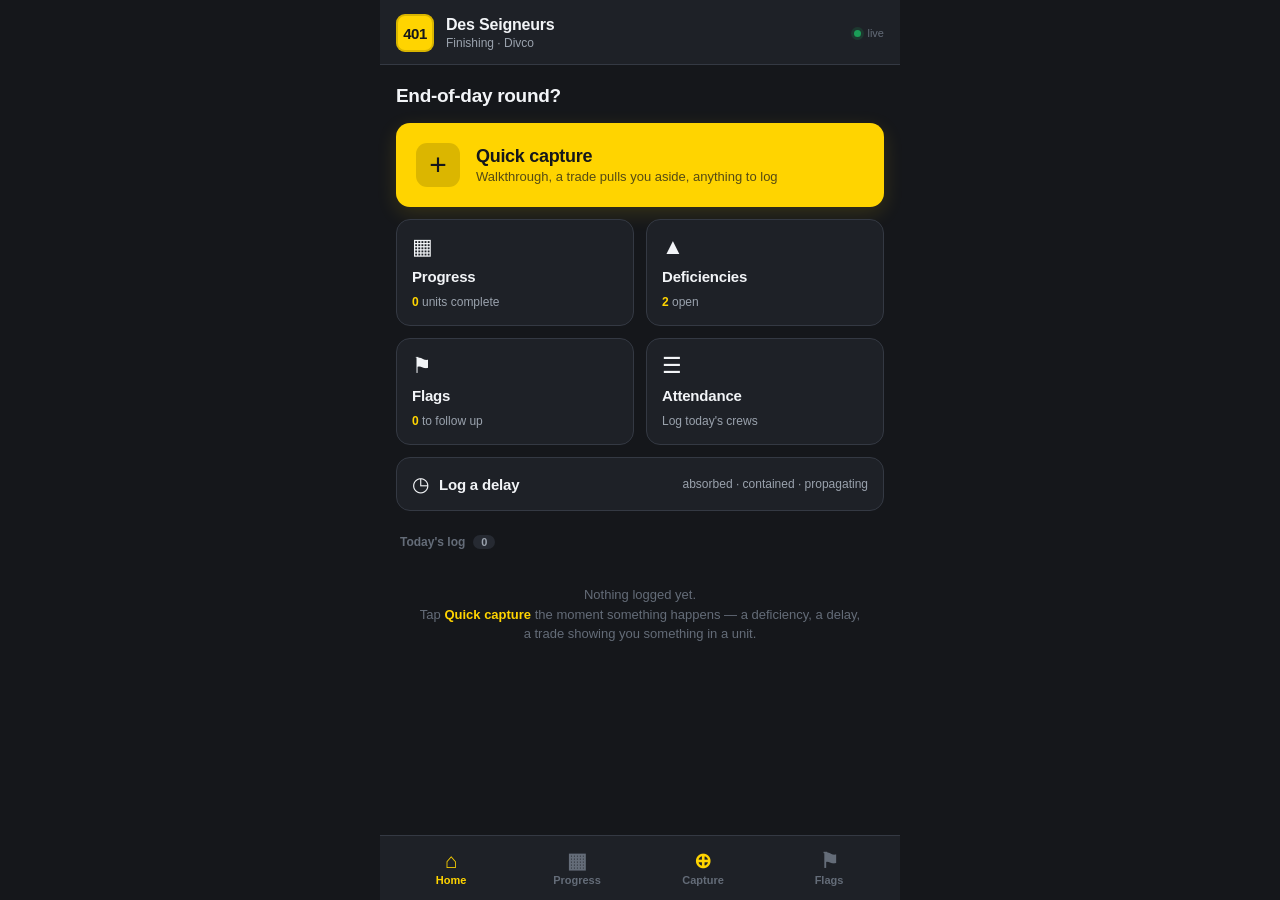
==== index.html @ 54cda7be "Split prototype into index.html, style.css, app.js Same behavior as the original single-file prototy" ====
<!DOCTYPE html>
<html lang="en">
<head>
<meta charset="UTF-8">
<meta name="viewport" content="width=device-width, initial-scale=1.0, maximum-scale=1.0, user-scalable=no">
<title>401 Des Seigneurs</title>
<link rel="stylesheet" href="style.css">
</head>
<body>
<div id="app">

  <div class="topbar">
    <button class="backbtn" id="backbtn" onclick="goBack()">‹</button>
    <div class="brandmark">401</div>
    <div class="brandtext">
      <h1>Des Seigneurs</h1>
      <p id="topsub">Finishing · Divco</p>
    </div>
    <div class="live">live</div>
  </div>

  <!-- ============ HOME ============ -->
  <section class="view active" id="view-home">
    <div class="home-scroll">
      <div class="prompt" id="greeting">What's happening on site?</div>

      <button class="capture-btn" onclick="openCapture()">
        <span class="plus">+</span>
        <span>
          <span class="lbl">Quick capture</span>
          <span class="sub">Walkthrough, a trade pulls you aside, anything to log</span>
        </span>
      </button>

      <div class="tiles">
        <button class="tile" onclick="go('progress')">
          <span class="ico">▦</span>
          <span class="tl">Progress</span>
          <span class="meta"><b id="tile-done">—</b> units complete</span>
        </button>
        <button class="tile" onclick="openCapture('deficiency')">
          <span class="ico">▲</span>
          <span class="tl">Deficiencies</span>
          <span class="meta"><b id="tile-defic">—</b> open</span>
        </button>
        <button class="tile" onclick="go('flags')">
          <span class="ico">⚑</span>
          <span class="tl">Flags</span>
          <span class="meta"><b id="tile-flags">—</b> to follow up</span>
        </button>
        <button class="tile" onclick="openCapture('attendance')">
          <span class="ico">☰</span>
          <span class="tl">Attendance</span>
          <span class="meta">Log today's crews</span>
        </button>
        <button class="tile wide" onclick="openCapture('delay')">
          <span class="ico">◷</span>
          <span class="tl">Log a delay</span>
          <span class="meta">absorbed · contained · propagating</span>
        </button>
      </div>

      <div class="section-label">
        Today's log <span class="count" id="feed-count">0</span>
      </div>
    </div>
    <div class="feed" id="feed">
      <div class="empty-feed" id="feed-empty">
        Nothing logged yet.<br>Tap <b style="color:var(--hivis)">Quick capture</b> the moment something happens — a deficiency, a delay, a trade showing you something in a unit.
      </div>
    </div>
  </section>

  <!-- ============ PROGRESS ============ -->
  <section class="view" id="view-progress">
    <div class="grid-head">
      <div class="floor-row" id="floor-row"></div>
      <div class="legend">
        <span><i style="background:var(--done)"></i>Complete</span>
        <span><i style="background:var(--prog)"></i>In progress</span>
        <span><i style="background:var(--none);opacity:.5"></i>Not started</span>
        <span><i style="background:var(--defic)"></i>Deficiency</span>
      </div>
    </div>
    <div class="grid-scroll" id="grid-scroll"></div>
  </section>

  <!-- ============ FLAGS ============ -->
  <section class="view" id="view-flags">
    <div class="home-scroll">
      <div class="prompt">Flagged <span>· follow-ups & next meeting</span></div>
    </div>
    <div class="feed" id="flag-feed">
      <div class="empty-feed" id="flag-empty">
        Nothing flagged yet.<br>Flag anything — a deficiency, a delay, a question — and choose <b style="color:var(--hivis)">next meeting</b> or <b style="color:var(--hivis)">follow up</b>. It collects here.
      </div>
    </div>
  </section>

</div>

<!-- ============ NAV ============ -->
<nav class="nav">
  <button class="on" id="nav-home" onclick="go('home')"><span class="ni">⌂</span>Home</button>
  <button id="nav-progress" onclick="go('progress')"><span class="ni">▦</span>Progress</button>
  <button onclick="openCapture()"><span class="ni" style="color:var(--hivis)">⊕</span>Capture</button>
  <button id="nav-flags" onclick="go('flags')"><span class="ni">⚑</span>Flags</button>
</nav>

<!-- ============ SHEET ============ -->
<div class="scrim" id="scrim" onclick="closeSheet()"></div>
<div class="sheet" id="sheet">
  <div class="grip"></div>
  <div class="sheet-head">
    <button class="sheet-close" onclick="closeSheet()">✕</button>
    <h2 id="sheet-title">Quick capture</h2>
    <div class="auto" id="sheet-auto"></div>
  </div>
  <div class="sheet-body" id="sheet-body"></div>
  <div class="sheet-foot">
    <button class="save-btn" id="save-btn" onclick="saveEvent()">Save</button>
  </div>
</div>

<div class="toast" id="toast"></div>

<script src="app.js"></script>
</body>
</html>
---- style.css ----
/* ---------- Design tokens ----------
   Subject: a field tool for a construction foreman. Language borrowed from
   site signage + safety marking, not SaaS. Industrial dark surfaces, hi-vis
   accent, and the four status colours Noah already uses on his sheet. */
:root{
  --bg:#15171b;          /* deep charcoal, like a slate */
  --surface:#1e2127;
  --surface-2:#262a32;
  --line:#343943;
  --ink:#f2f4f7;
  --ink-dim:#9aa2ad;
  --ink-faint:#646c78;
  --hivis:#ffd400;       /* hi-vis marking yellow (accent) */
  --hivis-ink:#15171b;

  /* status — matched to the legend on the master checklist */
  --done:#1a9e57;        --done-cell:#12261c;
  --prog:#f2c015;        --prog-cell:#2c2712;
  --none:#c0392b;        --none-cell:#2a1614;
  --defic:#e8791f;       --defic-cell:#2a1c10;
  --empty:#20242b;

  --r:14px;
  --tap:56px;
  font-size:16px;
}
*{box-sizing:border-box;-webkit-tap-highlight-color:transparent;}
html,body{margin:0;height:100%;}
body{
  background:var(--bg);color:var(--ink);
  font-family:-apple-system,BlinkMacSystemFont,"Segoe UI",Roboto,Helvetica,Arial,sans-serif;
  overscroll-behavior:none;
  -webkit-user-select:none;user-select:none;
}
#app{max-width:520px;margin:0 auto;min-height:100%;display:flex;flex-direction:column;position:relative;}

/* ---------- Top bar ---------- */
.topbar{
  display:flex;align-items:center;gap:12px;
  padding:14px 16px calc(12px);
  background:var(--surface);border-bottom:1px solid var(--line);
  position:sticky;top:0;z-index:20;
}
.backbtn{
  width:38px;height:38px;border-radius:9px;flex:none;border:1px solid var(--line);
  background:var(--surface-2);color:var(--ink);font-size:22px;cursor:pointer;
  display:none;place-items:center;font-family:inherit;line-height:1;padding:0;
}
.backbtn.show{display:grid;}
.backbtn:active{background:var(--line);}
.brandmark{
  width:38px;height:38px;border-radius:9px;flex:none;
  background:var(--hivis);color:var(--hivis-ink);
  display:grid;place-items:center;font-weight:800;font-size:15px;letter-spacing:-.5px;
  box-shadow:inset 0 0 0 2px rgba(0,0,0,.15);
}
.brandtext h1{font-size:16px;margin:0;font-weight:700;letter-spacing:-.2px;}
.brandtext p{font-size:12px;margin:2px 0 0;color:var(--ink-dim);}
.live{margin-left:auto;font-size:11px;color:var(--ink-faint);display:flex;align-items:center;gap:6px;}
.live::before{content:"";width:7px;height:7px;border-radius:50%;background:var(--done);box-shadow:0 0 0 3px rgba(26,158,87,.18);}

/* ---------- Views ---------- */
.view{flex:1;display:none;flex-direction:column;padding-bottom:90px;}
.view.active{display:flex;}

/* ---------- HOME: capture-first ---------- */
.home-scroll{padding:18px 16px 0;}
.prompt{font-size:19px;font-weight:650;letter-spacing:-.3px;margin:2px 0 16px;}
.prompt span{color:var(--ink-dim);font-weight:500;}

.capture-btn{
  width:100%;border:none;border-radius:var(--r);cursor:pointer;
  background:var(--hivis);color:var(--hivis-ink);
  padding:20px;display:flex;align-items:center;gap:16px;text-align:left;
  font-family:inherit;box-shadow:0 6px 20px rgba(255,212,0,.14);
}
.capture-btn:active{transform:translateY(1px);}
.capture-btn .plus{
  width:44px;height:44px;border-radius:11px;flex:none;
  background:rgba(0,0,0,.14);display:grid;place-items:center;font-size:30px;font-weight:300;line-height:1;
}
.capture-btn .lbl{display:block;font-size:18px;font-weight:750;letter-spacing:-.3px;}
.capture-btn .sub{display:block;font-size:13px;font-weight:500;opacity:.72;margin-top:2px;}

.tiles{display:grid;grid-template-columns:1fr 1fr;gap:12px;margin-top:12px;}
.tile{
  background:var(--surface);border:1px solid var(--line);border-radius:var(--r);
  padding:16px 15px;cursor:pointer;font-family:inherit;color:var(--ink);text-align:left;
  display:flex;flex-direction:column;gap:10px;min-height:96px;
}
.tile:active{background:var(--surface-2);}
.tile .ico{font-size:22px;line-height:1;}
.tile .tl{font-size:15px;font-weight:650;letter-spacing:-.2px;}
.tile .meta{font-size:12px;color:var(--ink-dim);margin-top:auto;}
.tile .meta b{color:var(--hivis);font-weight:700;}
.tile.wide{grid-column:1 / -1;flex-direction:row;align-items:center;min-height:0;}
.tile.wide .ico{font-size:20px;}
.tile.wide .meta{margin:0 0 0 auto;}

.section-label{
  font-size:12px;color:var(--ink-faint);margin:24px 4px 10px;font-weight:600;
  display:flex;align-items:center;gap:8px;
}
.section-label .count{
  background:var(--surface-2);color:var(--ink-dim);border-radius:20px;
  padding:1px 8px;font-size:11px;
}

/* ---------- Activity feed (the shared spine, made visible) ---------- */
.feed{display:flex;flex-direction:column;gap:8px;padding:0 16px;}
.event{
  background:var(--surface);border:1px solid var(--line);border-radius:12px;
  padding:12px 13px;display:flex;gap:12px;align-items:flex-start;
  animation:pop .28s ease;
}
@keyframes pop{from{opacity:0;transform:translateY(-6px);}to{opacity:1;transform:none;}}
.event .dot{width:10px;height:10px;border-radius:50%;flex:none;margin-top:5px;}
.event .body{flex:1;min-width:0;}
.event .line1{font-size:14.5px;font-weight:600;letter-spacing:-.2px;}
.event .line2{font-size:12.5px;color:var(--ink-dim);margin-top:3px;line-height:1.35;}
.event .tags{display:flex;flex-wrap:wrap;gap:6px;margin-top:8px;}
.chip{font-size:11px;padding:3px 8px;border-radius:20px;background:var(--surface-2);color:var(--ink-dim);}
.chip.flag{background:rgba(255,212,0,.14);color:var(--hivis);}
.chip.loc{background:rgba(255,255,255,.06);color:var(--ink);}
.event .thumb{width:46px;height:46px;border-radius:9px;flex:none;background:var(--surface-2);
  display:grid;place-items:center;font-size:20px;border:1px solid var(--line);}
.event .time{font-size:11px;color:var(--ink-faint);margin-top:6px;}
.empty-feed{color:var(--ink-faint);font-size:13px;text-align:center;padding:26px 20px;line-height:1.5;}

/* ---------- PROGRESS GRID ---------- */
.grid-head{padding:16px 16px 10px;position:sticky;top:0;background:var(--bg);z-index:5;}
.floor-row{display:flex;gap:8px;overflow-x:auto;padding:4px 0 6px;-ms-overflow-style:none;scrollbar-width:none;}
.floor-row::-webkit-scrollbar{display:none;}
.floor-chip{
  flex:none;padding:9px 15px;border-radius:22px;border:1px solid var(--line);
  background:var(--surface);color:var(--ink-dim);font-size:14px;font-weight:650;cursor:pointer;font-family:inherit;
}
.floor-chip.on{background:var(--hivis);color:var(--hivis-ink);border-color:var(--hivis);}
.legend{display:flex;flex-wrap:wrap;gap:12px;margin-top:10px;}
.legend span{font-size:11.5px;color:var(--ink-dim);display:flex;align-items:center;gap:6px;}
.legend i{width:11px;height:11px;border-radius:3px;display:inline-block;}

.grid-scroll{flex:1;overflow:auto;padding:0 16px 20px;}
.unit-block{margin-top:14px;}
.unit-block h3{
  font-size:12px;color:var(--ink-faint);font-weight:600;margin:0 0 8px;
  position:sticky;left:0;
}
.unit-card{
  background:var(--surface);border:1px solid var(--line);border-radius:12px;
  margin-bottom:10px;overflow:hidden;
}
.unit-top{
  display:flex;align-items:center;gap:12px;padding:13px 14px;cursor:pointer;
}
.unit-top:active{background:var(--surface-2);}
.unit-name{font-size:16px;font-weight:700;letter-spacing:-.3px;}
.unit-sub{font-size:12px;color:var(--ink-faint);margin-top:1px;}
.unit-prog{margin-left:auto;text-align:right;}
.unit-prog .pct{font-size:15px;font-weight:750;}
.prog-track{width:66px;height:5px;border-radius:3px;background:var(--surface-2);margin-top:5px;overflow:hidden;}
.prog-fill{height:100%;background:var(--done);border-radius:3px;transition:width .3s;}
.chev{color:var(--ink-faint);font-size:20px;transition:transform .2s;}
.unit-card.open .chev{transform:rotate(90deg);}

.stages{display:none;border-top:1px solid var(--line);padding:6px;}
.unit-card.open .stages{display:grid;grid-template-columns:1fr 1fr;gap:6px;}
.stage{
  border:1px solid var(--line);border-radius:9px;padding:10px 11px;cursor:pointer;
  display:flex;align-items:center;gap:9px;min-height:var(--tap);background:var(--empty);
}
.stage:active{filter:brightness(1.2);}
.stage .sdot{width:12px;height:12px;border-radius:50%;flex:none;border:2px solid var(--ink-faint);}
.stage .snm{font-size:12.5px;font-weight:550;line-height:1.2;}
.stage .snote{font-size:10.5px;color:var(--defic);margin-top:2px;font-weight:600;}
.stage.done{background:var(--done-cell);}   .stage.done .sdot{background:var(--done);border-color:var(--done);}
.stage.prog{background:var(--prog-cell);}   .stage.prog .sdot{background:var(--prog);border-color:var(--prog);}
.stage.none{background:var(--none-cell);}   .stage.none .sdot{background:transparent;border-color:var(--none);}
.stage.defic{background:var(--defic-cell);border-color:var(--defic);} .stage.defic .sdot{background:var(--defic);border-color:var(--defic);}

/* ---------- Bottom nav ---------- */
.nav{
  position:fixed;bottom:0;left:0;right:0;max-width:520px;margin:0 auto;
  background:var(--surface);border-top:1px solid var(--line);
  display:flex;padding:8px 8px calc(8px + env(safe-area-inset-bottom,0));z-index:20;
}
.nav button{
  flex:1;background:none;border:none;color:var(--ink-faint);font-family:inherit;cursor:pointer;
  padding:6px 0;display:flex;flex-direction:column;align-items:center;gap:3px;font-size:11px;font-weight:600;
}
.nav button .ni{font-size:21px;line-height:1;}
.nav button.on{color:var(--hivis);}

/* ---------- Sheet (modal) ---------- */
.scrim{position:fixed;inset:0;background:rgba(0,0,0,.55);z-index:30;opacity:0;pointer-events:none;transition:opacity .2s;}
.scrim.show{opacity:1;pointer-events:auto;}
.sheet{
  position:fixed;left:0;right:0;bottom:0;max-width:520px;margin:0 auto;z-index:40;
  background:var(--surface);border-radius:20px 20px 0 0;border-top:1px solid var(--line);
  transform:translateY(100%);transition:transform .28s cubic-bezier(.32,.72,0,1);
  max-height:92vh;display:flex;flex-direction:column;
  padding-bottom:env(safe-area-inset-bottom,0);
}
.sheet.show{transform:none;}
.grip{width:38px;height:4px;border-radius:2px;background:var(--line);margin:10px auto 4px;}
.sheet-head{padding:6px 20px 14px;border-bottom:1px solid var(--line);position:relative;}
.sheet-close{position:absolute;top:2px;right:14px;width:36px;height:36px;border-radius:9px;
  border:1px solid var(--line);background:var(--surface-2);color:var(--ink);font-size:18px;
  cursor:pointer;display:grid;place-items:center;font-family:inherit;line-height:1;}
.sheet-close:active{background:var(--line);}
.sheet-head h2{margin:0;font-size:19px;letter-spacing:-.3px;}
.sheet-head .auto{font-size:12.5px;color:var(--ink-dim);margin-top:5px;display:flex;align-items:center;gap:7px;}
.sheet-head .auto b{color:var(--ink);font-weight:650;}
.sheet-body{padding:16px 20px 20px;overflow-y:auto;}
.field{margin-bottom:18px;}
.field > label{display:block;font-size:12px;color:var(--ink-dim);font-weight:600;margin-bottom:8px;}
.opt-row{display:flex;flex-wrap:wrap;gap:8px;}
.opt{
  padding:11px 14px;border-radius:10px;border:1px solid var(--line);background:var(--surface-2);
  color:var(--ink);font-size:13.5px;font-weight:600;cursor:pointer;font-family:inherit;
}
.opt.on{background:var(--hivis);color:var(--hivis-ink);border-color:var(--hivis);}
.opt.on.status-done{background:var(--done);border-color:var(--done);color:#fff;}
.opt.on.status-prog{background:var(--prog);border-color:var(--prog);color:#1a1a1a;}
.opt.on.status-none{background:var(--none);border-color:var(--none);color:#fff;}
.opt.on.status-defic{background:var(--defic);border-color:var(--defic);color:#fff;}
select.opt-select,textarea,input[type=text]{
  width:100%;background:var(--surface-2);border:1px solid var(--line);border-radius:10px;
  color:var(--ink);font-family:inherit;font-size:15px;padding:13px;
}
textarea{min-height:78px;resize:none;}
.photo-row{display:flex;gap:10px;flex-wrap:wrap;}
.add-photo{
  width:70px;height:70px;border-radius:11px;border:1.5px dashed var(--line);background:var(--surface-2);
  display:grid;place-items:center;cursor:pointer;color:var(--ink-faint);font-size:24px;
}
.add-photo:active{border-color:var(--hivis);color:var(--hivis);}
.photo-thumb{width:70px;height:70px;border-radius:11px;background:var(--surface-2);
  display:grid;place-items:center;font-size:26px;border:1px solid var(--line);position:relative;}
.photo-thumb small{position:absolute;bottom:3px;font-size:9px;color:var(--ink-faint);}
.flag-toggle{
  display:flex;align-items:center;gap:12px;padding:14px;border-radius:11px;
  background:var(--surface-2);border:1px solid var(--line);cursor:pointer;
}
.flag-toggle.on{background:rgba(255,212,0,.1);border-color:var(--hivis);}
.flag-toggle .fico{font-size:20px;}
.flag-toggle .ft{flex:1;}
.flag-toggle .ft b{font-size:14px;font-weight:650;display:block;}
.flag-toggle .ft small{font-size:11.5px;color:var(--ink-dim);}
.switch{width:46px;height:28px;border-radius:16px;background:var(--line);flex:none;position:relative;transition:background .2s;}
.flag-toggle.on .switch{background:var(--hivis);}
.switch::after{content:"";position:absolute;top:3px;left:3px;width:22px;height:22px;border-radius:50%;background:#fff;transition:transform .2s;}
.flag-toggle.on .switch::after{transform:translateX(18px);}
.flag-sub{margin-top:10px;display:none;}
.flag-toggle.on ~ .flag-sub{display:block;}

.sheet-foot{padding:14px 20px calc(18px + env(safe-area-inset-bottom,0));border-top:1px solid var(--line);}
.save-btn{
  width:100%;padding:17px;border:none;border-radius:13px;background:var(--hivis);color:var(--hivis-ink);
  font-family:inherit;font-size:16px;font-weight:750;cursor:pointer;letter-spacing:-.2px;
}
.save-btn:active{transform:translateY(1px);}
.save-btn.grey{background:var(--surface-2);color:var(--ink-dim);}

/* status quick-cycle popover on grid cell */
.cycle-hint{font-size:11px;color:var(--ink-faint);text-align:center;padding:2px 0 10px;}

/* email draft */
.email-draft{background:var(--surface-2);border:1px solid var(--line);border-radius:12px;overflow:hidden;}
.email-line{padding:12px 14px;border-bottom:1px solid var(--line);display:flex;gap:10px;font-size:14px;}
.email-line .k{color:var(--ink-faint);font-size:12px;width:56px;flex:none;padding-top:1px;}
.email-line .v{color:var(--ink);flex:1;word-break:break-word;}
.email-line .v.subj{font-weight:650;letter-spacing:-.2px;}
.email-line.body{flex-direction:column;gap:6px;min-height:80px;}
.email-line.body .v{white-space:pre-wrap;line-height:1.5;}
.email-att{display:flex;gap:8px;padding:12px 14px;flex-wrap:wrap;}
.email-att .pa{width:52px;height:52px;border-radius:8px;background:var(--bg);border:1px solid var(--line);
  display:grid;place-items:center;font-size:22px;}
.email-note{font-size:12px;color:var(--ink-dim);margin-top:14px;line-height:1.5;text-align:center;}
.email-actions{display:flex;gap:10px;margin-top:16px;}
.email-actions button{flex:1;padding:15px;border-radius:12px;border:none;font-family:inherit;font-size:15px;font-weight:700;cursor:pointer;}
.email-actions .primary{background:var(--hivis);color:var(--hivis-ink);}
.email-actions .ghost{background:var(--surface-2);color:var(--ink-dim);border:1px solid var(--line);}

/* action row on saved-event toast path */
.postsave{display:flex;gap:10px;margin-top:16px;}
.postsave button{flex:1;padding:14px;border-radius:12px;border:1px solid var(--line);background:var(--surface-2);
  color:var(--ink);font-family:inherit;font-size:14px;font-weight:650;cursor:pointer;display:flex;align-items:center;justify-content:center;gap:7px;}
.postsave button.mail{background:rgba(255,212,0,.12);border-color:var(--hivis);color:var(--hivis);}

/* email button on feed events */
.event .mailbtn{background:var(--surface-2);border:1px solid var(--line);color:var(--ink-dim);
  border-radius:8px;width:38px;height:38px;font-size:17px;cursor:pointer;flex:none;display:grid;place-items:center;}
.event .mailbtn:active{background:var(--line);color:var(--hivis);}

.toast{
  position:fixed;bottom:104px;left:50%;transform:translateX(-50%) translateY(20px);
  background:var(--done);color:#fff;padding:12px 20px;border-radius:24px;font-size:13.5px;font-weight:650;
  z-index:60;opacity:0;transition:all .3s;white-space:nowrap;box-shadow:0 6px 20px rgba(0,0,0,.3);
  display:flex;align-items:center;gap:8px;max-width:90vw;
}
.toast.show{opacity:1;transform:translateX(-50%) translateY(0);}
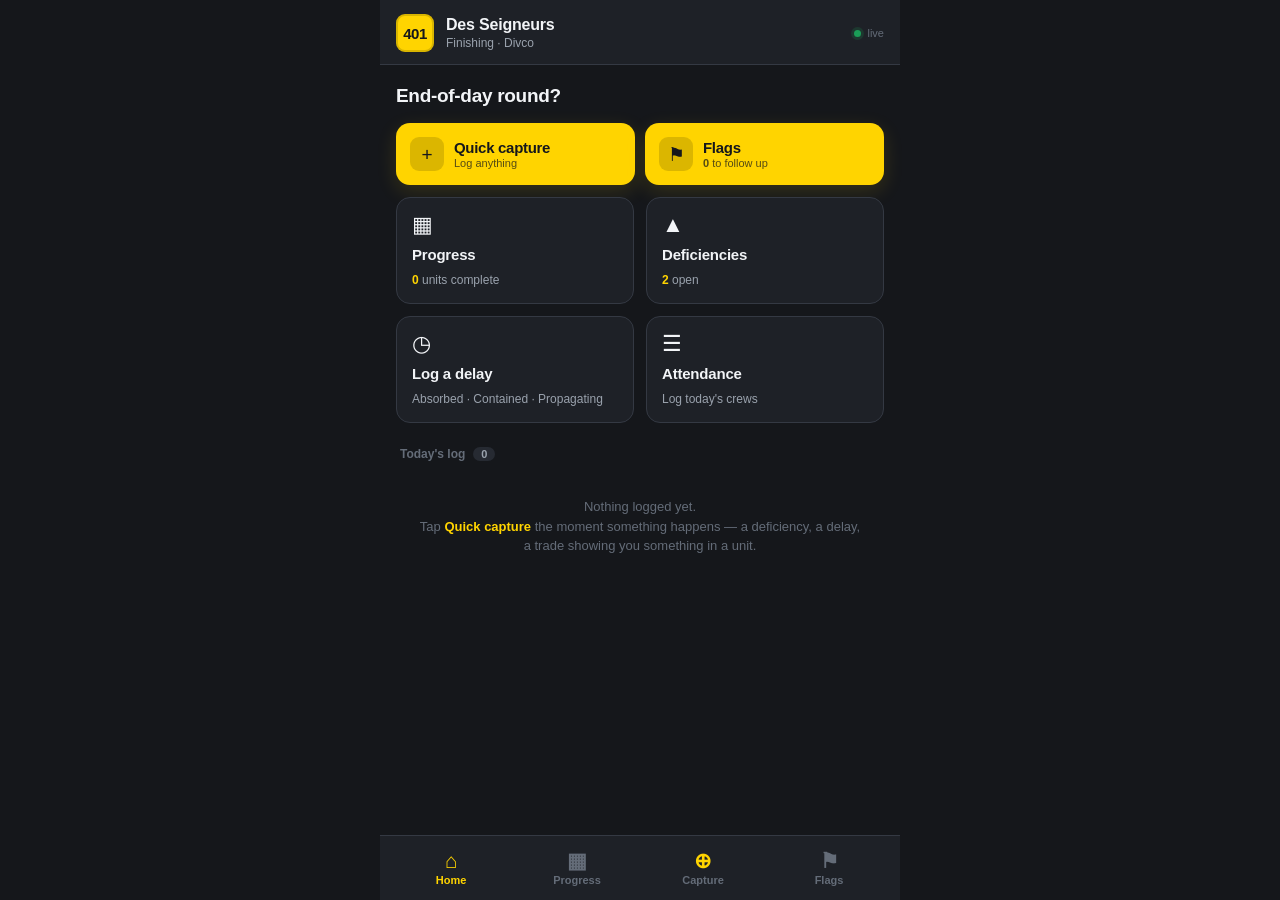
==== commit 7dd13d86: "Promote Flags to a top-row action next to Quick capture Flags now sits beside Quick capture as an eq" ====
--- a/index.html
+++ b/index.html
@@ -24,13 +24,22 @@
     <div class="home-scroll">
       <div class="prompt" id="greeting">What's happening on site?</div>
 
-      <button class="capture-btn" onclick="openCapture()">
-        <span class="plus">+</span>
-        <span>
-          <span class="lbl">Quick capture</span>
-          <span class="sub">Walkthrough, a trade pulls you aside, anything to log</span>
-        </span>
-      </button>
+      <div class="cap-row">
+        <button class="capture-btn compact" onclick="openCapture()">
+          <span class="plus">+</span>
+          <span>
+            <span class="lbl">Quick capture</span>
+            <span class="sub">Log anything</span>
+          </span>
+        </button>
+        <button class="capture-btn compact" onclick="go('flags')">
+          <span class="plus">⚑</span>
+          <span>
+            <span class="lbl">Flags</span>
+            <span class="sub"><b id="tile-flags">—</b> to follow up</span>
+          </span>
+        </button>
+      </div>
 
       <div class="tiles">
         <button class="tile" onclick="go('progress')">
@@ -38,25 +47,20 @@
           <span class="tl">Progress</span>
           <span class="meta"><b id="tile-done">—</b> units complete</span>
         </button>
-        <button class="tile" onclick="openCapture('deficiency')">
+        <button class="tile" onclick="go('deficiencies')">
           <span class="ico">▲</span>
           <span class="tl">Deficiencies</span>
           <span class="meta"><b id="tile-defic">—</b> open</span>
         </button>
-        <button class="tile" onclick="go('flags')">
-          <span class="ico">⚑</span>
-          <span class="tl">Flags</span>
-          <span class="meta"><b id="tile-flags">—</b> to follow up</span>
+        <button class="tile" onclick="openCapture('delay')">
+          <span class="ico">◷</span>
+          <span class="tl">Log a delay</span>
+          <span class="meta">Absorbed · Contained · Propagating</span>
         </button>
         <button class="tile" onclick="openCapture('attendance')">
           <span class="ico">☰</span>
           <span class="tl">Attendance</span>
           <span class="meta">Log today's crews</span>
-        </button>
-        <button class="tile wide" onclick="openCapture('delay')">
-          <span class="ico">◷</span>
-          <span class="tl">Log a delay</span>
-          <span class="meta">absorbed · contained · propagating</span>
         </button>
       </div>
 
@@ -83,6 +87,22 @@
       </div>
     </div>
     <div class="grid-scroll" id="grid-scroll"></div>
+  </section>
+
+  <!-- ============ DEFICIENCIES ============ -->
+  <section class="view" id="view-deficiencies">
+    <div class="home-scroll">
+      <div class="prompt">Deficiencies <span>· open across the project</span></div>
+      <button class="capture-btn" style="padding:14px" onclick="openCapture('deficiency')">
+        <span class="plus" style="width:34px;height:34px;font-size:22px;">+</span>
+        <span><span class="lbl" style="font-size:15px;">Log a new deficiency</span></span>
+      </button>
+    </div>
+    <div class="feed" id="defic-feed">
+      <div class="empty-feed" id="defic-empty">
+        No open deficiencies. Nice.
+      </div>
+    </div>
   </section>
 
   <!-- ============ FLAGS ============ -->
--- a/style.css
+++ b/style.css
@@ -81,6 +81,13 @@
 }
 .capture-btn .lbl{display:block;font-size:18px;font-weight:750;letter-spacing:-.3px;}
 .capture-btn .sub{display:block;font-size:13px;font-weight:500;opacity:.72;margin-top:2px;}
+
+.cap-row{display:flex;gap:10px;}
+.cap-row .capture-btn{width:auto;flex:1;min-width:0;}
+.capture-btn.compact{padding:14px;gap:10px;}
+.capture-btn.compact .plus{width:34px;height:34px;font-size:19px;border-radius:9px;}
+.capture-btn.compact .lbl{font-size:15px;white-space:nowrap;}
+.capture-btn.compact .sub{font-size:11px;margin-top:1px;white-space:nowrap;}
 
 .tiles{display:grid;grid-template-columns:1fr 1fr;gap:12px;margin-top:12px;}
 .tile{
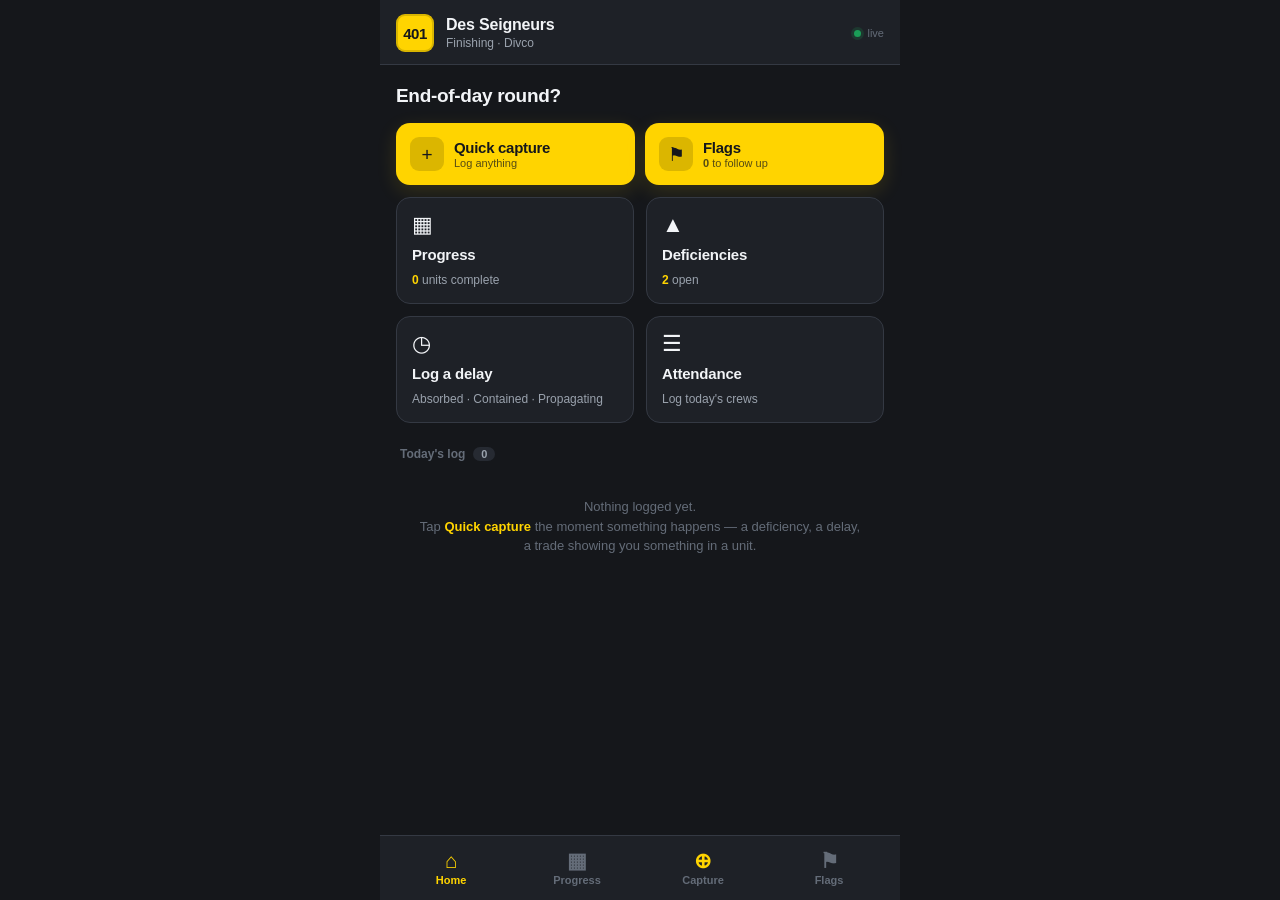
==== commit 7bcbe38b: "Flags: home button now adds a new flag; list gets timestamps + resolve - Home screen's Flags button " ====
--- a/index.html
+++ b/index.html
@@ -32,7 +32,7 @@
             <span class="sub">Log anything</span>
           </span>
         </button>
-        <button class="capture-btn compact" onclick="go('flags')">
+        <button class="capture-btn compact" onclick="openCapture('flag')">
           <span class="plus">⚑</span>
           <span>
             <span class="lbl">Flags</span>
--- a/style.css
+++ b/style.css
@@ -128,7 +128,15 @@
 .event .tags{display:flex;flex-wrap:wrap;gap:6px;margin-top:8px;}
 .chip{font-size:11px;padding:3px 8px;border-radius:20px;background:var(--surface-2);color:var(--ink-dim);}
 .chip.flag{background:rgba(255,212,0,.14);color:var(--hivis);}
+.chip.flag.resolved{background:rgba(26,158,87,.16);color:var(--done);}
 .chip.loc{background:rgba(255,255,255,.06);color:var(--ink);}
+.event.resolved{opacity:.55;}
+.flagdot{
+  width:28px;height:28px;border-radius:50%;flex:none;border:none;cursor:pointer;
+  background:rgba(255,212,0,.16);color:var(--hivis);font-size:13px;margin-top:2px;
+  display:grid;place-items:center;font-family:inherit;
+}
+.flagdot.resolved{background:rgba(26,158,87,.16);color:var(--done);}
 .event .thumb{width:46px;height:46px;border-radius:9px;flex:none;background:var(--surface-2);
   display:grid;place-items:center;font-size:20px;border:1px solid var(--line);}
 .event .time{font-size:11px;color:var(--ink-faint);margin-top:6px;}
